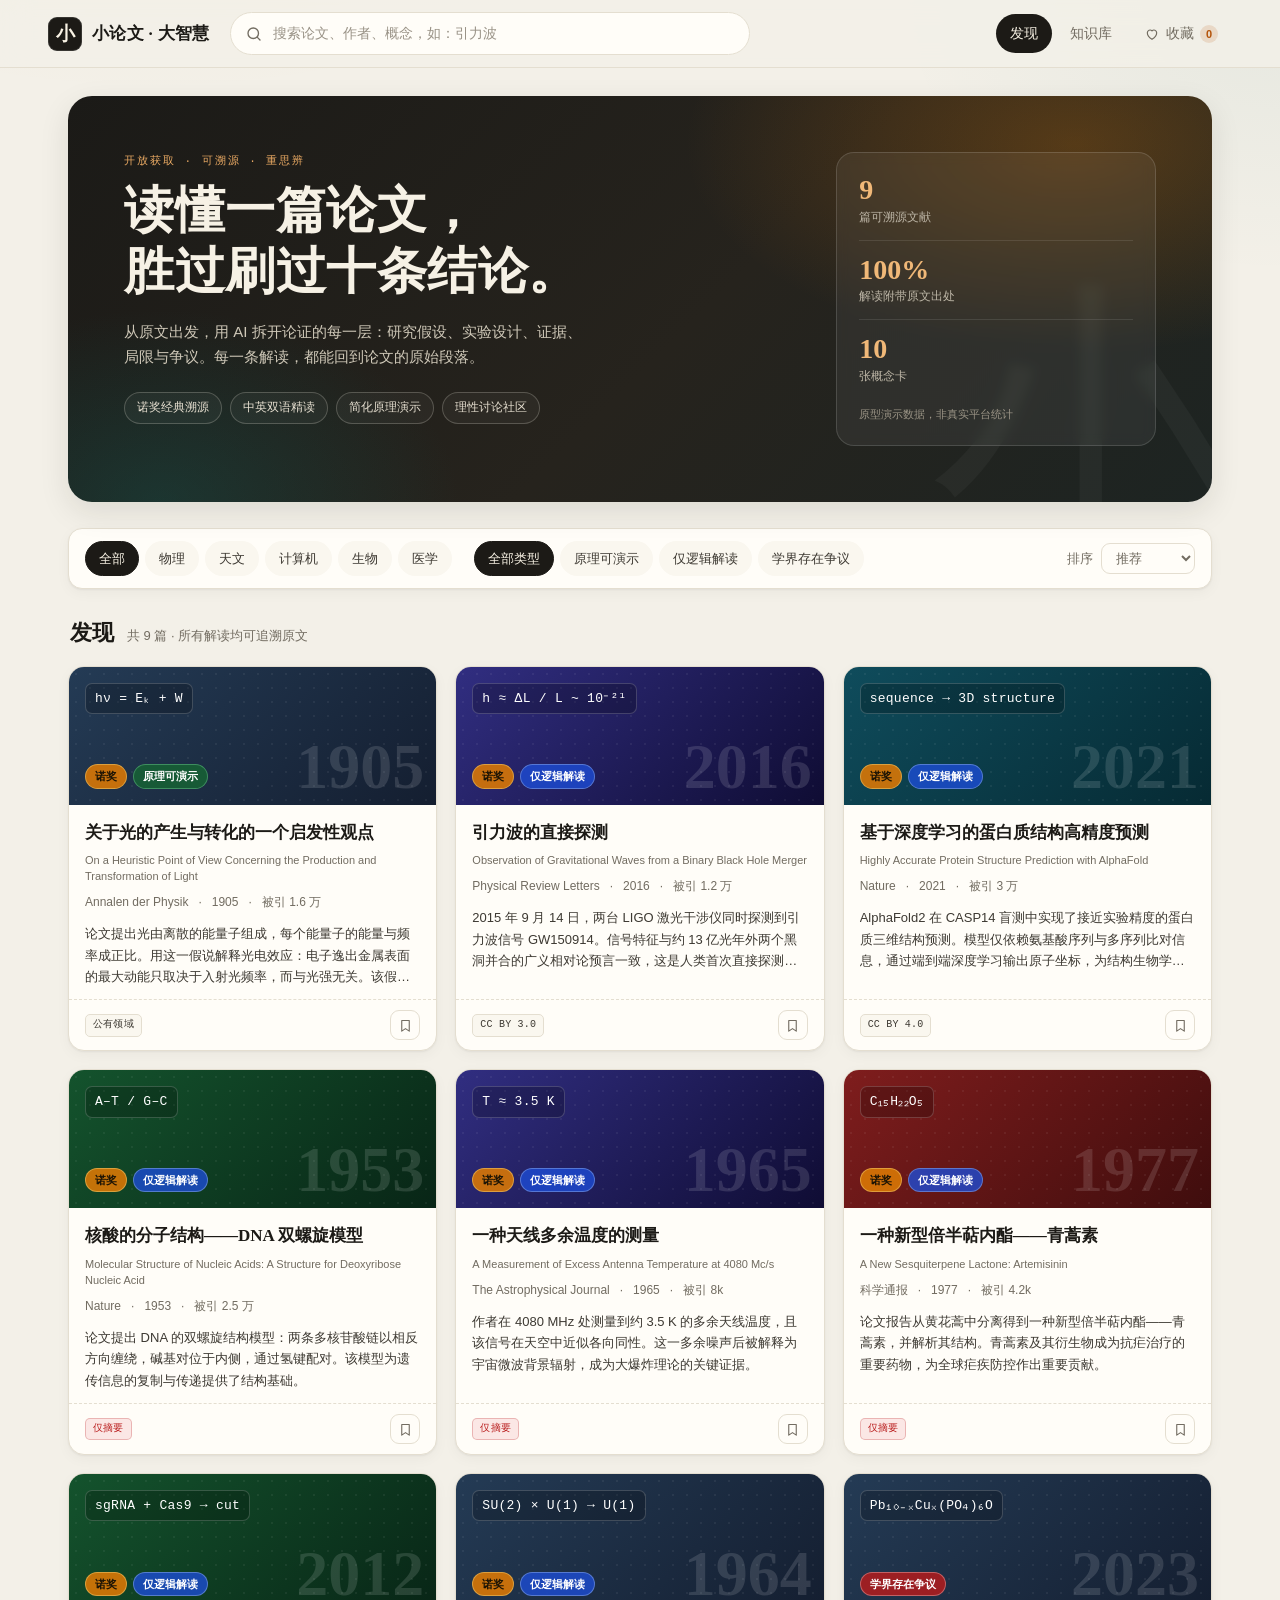
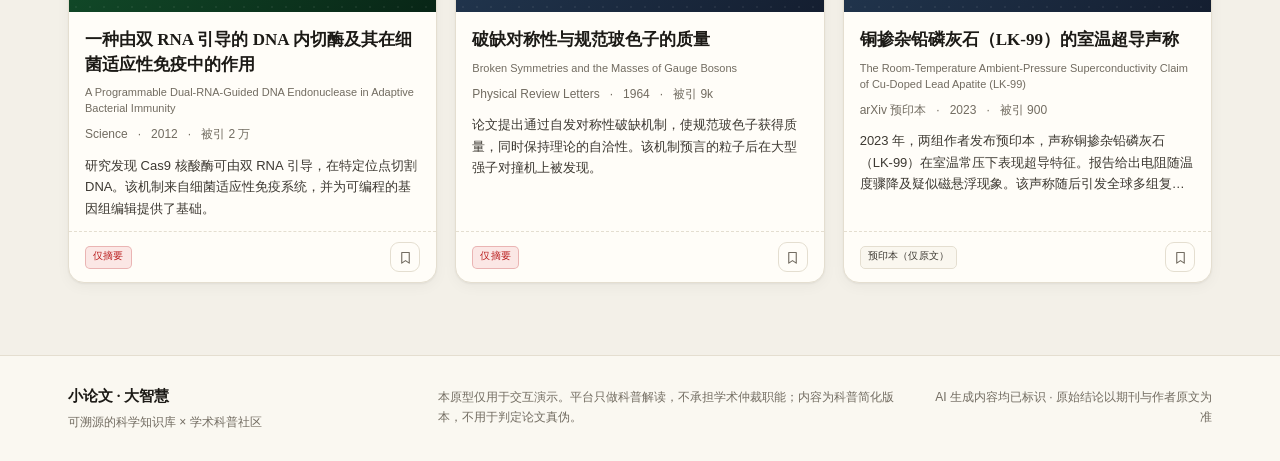
==== prototype/index.html @ 90854a6d "补全产品方案并新增可运行原型 补完设计方案（竞品、技术路径、实施计划、局限），重写 README 明确知识库与信息流定位，新增产品/技术/路线图文档，以及零依赖静态原型（信息流、论文详情、知识库、讨论" ====
<!DOCTYPE html>
<html lang="zh-CN">
<head>
  <meta charset="UTF-8">
  <meta name="viewport" content="width=device-width, initial-scale=1.0">
  <title>小论文 · 大智慧 — 可溯源的科学知识库</title>
  <meta name="description" content="以开放获取论文为锚点的科学知识库与科普社区原型">
  <link rel="stylesheet" href="css/style.css">
</head>
<body>
  <a class="skip-link" href="#main">跳到主要内容</a>

  <header class="topbar">
    <a class="brand" href="#/discover" aria-label="返回发现页">
      <span class="brand-mark" aria-hidden="true">小</span>
      <span class="brand-text">小论文 · 大智慧</span>
    </a>

    <label class="search" for="searchInput">
      <svg viewBox="0 0 24 24" aria-hidden="true"><circle cx="11" cy="11" r="7"/><path d="m20 20-3.5-3.5"/></svg>
      <input id="searchInput" type="search" placeholder="搜索论文、作者、概念，如：引力波" autocomplete="off">
    </label>

    <nav class="nav" aria-label="主导航">
      <button class="nav-btn is-active" data-view="discover">发现</button>
      <button class="nav-btn" data-view="knowledge">知识库</button>
      <button class="nav-btn fav-btn" id="favBtn" aria-pressed="false">
        <svg viewBox="0 0 24 24" aria-hidden="true"><path d="M12 20s-7-4.5-7-10a4 4 0 0 1 7-2.6A4 4 0 0 1 19 10c0 5.5-7 10-7 10Z"/></svg>
        收藏<span class="fav-count" id="favCount">0</span>
      </button>
    </nav>
  </header>

  <main id="main">
    <!-- 发现页 -->
    <section id="discoverView">
      <div class="hero">
        <div class="hero-copy">
          <p class="eyebrow">开放获取 · 可溯源 · 重思辨</p>
          <h1>读懂一篇论文，<br>胜过刷过十条结论。</h1>
          <p class="hero-sub">从原文出发，用 AI 拆开论证的每一层：研究假设、实验设计、证据、局限与争议。每一条解读，都能回到论文的原始段落。</p>
          <div class="hero-chips">
            <span>诺奖经典溯源</span><span>中英双语精读</span><span>简化原理演示</span><span>理性讨论社区</span>
          </div>
        </div>
        <aside class="hero-card" aria-label="数据概览">
          <div class="hero-stat"><strong id="statPapers">—</strong><span>篇可溯源文献</span></div>
          <div class="hero-stat"><strong>100%</strong><span>解读附带原文出处</span></div>
          <div class="hero-stat"><strong id="statConcepts">—</strong><span>张概念卡</span></div>
          <p class="hero-note">原型演示数据，非真实平台统计</p>
        </aside>
      </div>

      <div class="filter-bar" role="toolbar" aria-label="内容筛选">
        <div class="filter-group" id="fieldFilters" aria-label="按学科筛选"></div>
        <div class="filter-group" id="tagFilters" aria-label="按内容类型筛选"></div>
        <label class="sort">
          <span>排序</span>
          <select id="sortSelect">
            <option value="featured">推荐</option>
            <option value="year">最新年份</option>
            <option value="citations">引用最多</option>
          </select>
        </label>
      </div>

      <div class="result-head">
        <h2 id="feedTitle">发现</h2>
        <p id="resultCount"></p>
      </div>
      <div id="feed" class="feed" aria-live="polite"></div>
    </section>

    <!-- 知识库页 -->
    <section id="knowledgeView" hidden>
      <div class="section-head">
        <p class="eyebrow">KNOWLEDGE BASE</p>
        <h1>知识库</h1>
        <p class="section-sub">论文不是孤立的文章。概念、证据与争议在这里互相链接——你可以从一张概念卡出发，追溯支撑它的原始研究。</p>
      </div>

      <h2 class="sub-head">概念卡 <span id="conceptCount"></span></h2>
      <div id="conceptGrid" class="concept-grid"></div>

      <h2 class="sub-head">专题合集</h2>
      <div id="topicGrid" class="topic-grid"></div>
    </section>
  </main>

  <footer class="footer">
    <div class="footer-inner">
      <div>
        <strong>小论文 · 大智慧</strong>
        <p>可溯源的科学知识库 × 学术科普社区</p>
      </div>
      <p class="footer-note">本原型仅用于交互演示。平台只做科普解读，不承担学术仲裁职能；内容为科普简化版本，不用于判定论文真伪。</p>
      <p class="footer-ai">AI 生成内容均已标识 · 原始结论以期刊与作者原文为准</p>
    </div>
  </footer>

  <div class="overlay" id="detailOverlay" hidden>
    <article class="detail-panel" id="detailPanel" role="dialog" aria-modal="true" aria-label="论文详情"></article>
  </div>

  <div class="toast" id="toast" role="status" aria-live="polite"></div>

  <script src="js/data.js"></script>
  <script src="js/app.js"></script>
</body>
</html>
---- prototype/css/style.css ----
/* 小论文 · 大智慧 — 原型样式 */
:root {
  --bg: #f3f0e8;
  --surface: #fffdf8;
  --surface-2: #faf7ef;
  --ink: #1c1a16;
  --ink-2: #3d3932;
  --muted: #726c61;
  --line: #e4ded0;
  --line-strong: #d4ccba;
  --accent: #b45309;
  --accent-2: #d97706;
  --accent-soft: #fbe9d2;
  --green: #166534;
  --green-soft: #e6f1e7;
  --blue: #1d4ed8;
  --blue-soft: #e7ecfb;
  --red: #b91c1c;
  --red-soft: #fbe7e5;
  --teal: #115e59;
  --radius: 16px;
  --shadow-sm: 0 1px 2px rgba(28, 26, 22, .05), 0 4px 14px rgba(28, 26, 22, .04);
  --shadow-md: 0 10px 30px rgba(28, 26, 22, .10);
  --serif: "Songti SC", "Noto Serif SC", "Source Han Serif SC", "STSong", Georgia, serif;
  --sans: -apple-system, BlinkMacSystemFont, "PingFang SC", "Hiragino Sans GB", "Microsoft YaHei", "Segoe UI", sans-serif;
  --mono: "SF Mono", ui-monospace, "Cascadia Code", Menlo, monospace;
}

* { box-sizing: border-box; }

html { scroll-behavior: smooth; }

body {
  margin: 0;
  color: var(--ink);
  background:
    radial-gradient(900px 500px at 12% -10%, rgba(217, 119, 6, .07), transparent 60%),
    radial-gradient(700px 500px at 100% 0%, rgba(17, 94, 89, .06), transparent 55%),
    var(--bg);
  font-family: var(--sans);
  line-height: 1.65;
  -webkit-font-smoothing: antialiased;
}

button, input, select { font: inherit; color: inherit; }
a { color: inherit; }
svg { width: 1em; height: 1em; fill: none; stroke: currentColor; stroke-width: 1.8; stroke-linecap: round; stroke-linejoin: round; }

.skip-link {
  position: absolute; left: -999px; top: 8px; z-index: 100;
  background: var(--ink); color: #fff; padding: 8px 14px; border-radius: 8px;
}
.skip-link:focus { left: 8px; }

:focus-visible { outline: 3px solid rgba(180, 83, 9, .45); outline-offset: 2px; }

/* ---------- 顶栏 ---------- */
.topbar {
  position: sticky; top: 0; z-index: 40;
  display: flex; align-items: center; gap: 20px;
  padding: 12px clamp(16px, 4vw, 48px);
  background: rgba(243, 240, 232, .86);
  border-bottom: 1px solid var(--line);
  backdrop-filter: blur(14px);
  -webkit-backdrop-filter: blur(14px);
}

.brand { display: flex; align-items: center; gap: 10px; text-decoration: none; flex: 0 0 auto; }
.brand-mark {
  display: grid; place-items: center;
  width: 34px; height: 34px; border-radius: 9px;
  background: var(--ink); color: #f8f2e4;
  font-family: var(--serif); font-size: 19px; font-weight: 700;
  box-shadow: inset 0 0 0 1px rgba(255, 255, 255, .12);
}
.brand-text { font-family: var(--serif); font-weight: 700; font-size: 17px; letter-spacing: .02em; }

.search {
  display: flex; align-items: center; gap: 8px;
  flex: 1 1 320px; max-width: 520px;
  padding: 8px 14px;
  background: var(--surface);
  border: 1px solid var(--line);
  border-radius: 999px;
  color: var(--muted);
  transition: border-color .2s, box-shadow .2s;
}
.search:focus-within { border-color: var(--line-strong); box-shadow: 0 0 0 4px rgba(180, 83, 9, .08); }
.search svg { flex: 0 0 auto; width: 18px; height: 18px; }
.search input { width: 100%; border: 0; background: transparent; outline: none; font-size: 14px; color: var(--ink); }
.search input::placeholder { color: #9a9387; }

.nav { display: flex; gap: 4px; margin-left: auto; flex: 0 0 auto; }
.nav-btn {
  display: inline-flex; align-items: center; gap: 6px;
  padding: 8px 14px; border: 0; border-radius: 999px;
  background: transparent; color: var(--muted);
  font-size: 14px; cursor: pointer;
  transition: background .18s, color .18s;
}
.nav-btn:hover { background: rgba(28, 26, 22, .06); color: var(--ink); }
.nav-btn.is-active { background: var(--ink); color: #f8f2e4; }
.nav-btn svg { width: 16px; height: 16px; }
.fav-count {
  display: inline-grid; place-items: center;
  min-width: 18px; height: 18px; padding: 0 5px;
  border-radius: 999px; background: rgba(180, 83, 9, .15); color: var(--accent);
  font-size: 11px; font-weight: 700;
}
.nav-btn.is-active .fav-count { background: rgba(255, 255, 255, .18); color: #f8f2e4; }

/* ---------- 主区域 ---------- */
main { max-width: 1240px; margin: 0 auto; padding: 28px clamp(16px, 4vw, 48px) 72px; }

.eyebrow {
  margin: 0 0 10px; font-family: var(--mono); font-size: 11px;
  letter-spacing: .18em; text-transform: uppercase; color: var(--accent-2);
}

/* Hero */
.hero {
  display: grid; grid-template-columns: minmax(0, 1.55fr) minmax(260px, .75fr);
  gap: clamp(24px, 4vw, 56px);
  padding: clamp(28px, 4.5vw, 56px);
  border-radius: 24px;
  color: #f6f1e5;
  background:
    radial-gradient(600px 320px at 88% 12%, rgba(217, 119, 6, .28), transparent 65%),
    radial-gradient(500px 320px at 8% 100%, rgba(17, 94, 89, .35), transparent 60%),
    linear-gradient(135deg, #1b1a17 0%, #26231d 55%, #1d2422 100%);
  box-shadow: var(--shadow-md);
  overflow: hidden;
  position: relative;
}
.hero::after {
  content: "小";
  position: absolute; right: -20px; bottom: -78px;
  font-family: var(--serif); font-size: 300px; line-height: 1;
  color: rgba(255, 255, 255, .035); pointer-events: none;
}
.hero-copy { position: relative; z-index: 1; }
.hero .eyebrow { color: #e9a963; }
.hero h1 {
  margin: 0 0 18px;
  font-family: var(--serif); font-weight: 700;
  font-size: clamp(30px, 4.2vw, 50px); line-height: 1.22; letter-spacing: .01em;
}
.hero-sub { margin: 0 0 22px; max-width: 56ch; color: #cfc8b8; font-size: 15px; }
.hero-chips { display: flex; flex-wrap: wrap; gap: 8px; }
.hero-chips span {
  padding: 5px 12px; border: 1px solid rgba(246, 241, 229, .22); border-radius: 999px;
  font-size: 12px; color: #e6dfd0; background: rgba(255, 255, 255, .04);
}
.hero-card {
  position: relative; z-index: 1;
  display: grid; gap: 14px; align-content: center;
  padding: 22px; border-radius: 18px;
  background: rgba(255, 255, 255, .06);
  border: 1px solid rgba(255, 255, 255, .14);
  backdrop-filter: blur(6px);
}
.hero-stat { display: flex; flex-direction: column; gap: 2px; padding-bottom: 12px; border-bottom: 1px solid rgba(255, 255, 255, .10); }
.hero-stat:last-of-type { border-bottom: 0; padding-bottom: 0; }
.hero-stat strong { font-family: var(--serif); font-size: 28px; line-height: 1.1; color: #f0b878; }
.hero-stat span { font-size: 12px; color: #bdb6a7; }
.hero-note { margin: 4px 0 0; font-size: 11px; color: #9b9486; }

/* 筛选栏 */
.filter-bar {
  display: flex; align-items: center; flex-wrap: wrap; gap: 10px 22px;
  margin: 26px 0 8px; padding: 12px 16px;
  background: var(--surface); border: 1px solid var(--line); border-radius: 14px;
  box-shadow: var(--shadow-sm);
}
.filter-group { display: flex; flex-wrap: wrap; gap: 6px; }
.chip {
  padding: 6px 13px; border: 1px solid transparent; border-radius: 999px;
  background: var(--surface-2); color: var(--ink-2);
  font-size: 13px; cursor: pointer;
  transition: background .18s, border-color .18s, color .18s;
}
.chip:hover { background: #f1ecdf; }
.chip.is-active { background: var(--ink); color: #f8f2e4; border-color: var(--ink); }
.sort { display: flex; align-items: center; gap: 8px; margin-left: auto; font-size: 13px; color: var(--muted); }
.sort select {
  padding: 6px 10px; border: 1px solid var(--line); border-radius: 9px;
  background: var(--surface); font-size: 13px; cursor: pointer;
}

.result-head { display: flex; align-items: baseline; gap: 12px; margin: 26px 2px 14px; }
.result-head h2, .sub-head { margin: 0; font-family: var(--serif); font-size: 22px; letter-spacing: .02em; }
.result-head p { margin: 0; color: var(--muted); font-size: 13px; }
.sub-head { margin: 44px 0 16px; display: flex; align-items: baseline; gap: 10px; }
.sub-head span { font-family: var(--mono); font-size: 12px; color: var(--muted); }

/* ---------- 卡片流 ---------- */
.feed { display: grid; grid-template-columns: repeat(3, minmax(0, 1fr)); gap: 18px; }

.card {
  display: flex; flex-direction: column;
  background: var(--surface); border: 1px solid var(--line); border-radius: var(--radius);
  overflow: hidden; text-align: left; padding: 0; cursor: pointer;
  box-shadow: var(--shadow-sm);
  transition: transform .2s ease, box-shadow .2s ease, border-color .2s ease;
}
.card:hover { transform: translateY(-3px); box-shadow: var(--shadow-md); border-color: var(--line-strong); }
.card-cover {
  position: relative; min-height: 138px; padding: 16px;
  display: flex; flex-direction: column; justify-content: space-between;
  color: #fff;
  overflow: hidden;
}
.card-cover::after {
  content: ""; position: absolute; inset: 0;
  background-image: radial-gradient(rgba(255, 255, 255, .16) 1px, transparent 1px);
  background-size: 14px 14px; opacity: .35; pointer-events: none;
}
.cover-formula {
  position: relative; z-index: 1; align-self: flex-start;
  font-family: var(--mono); font-size: 13px; letter-spacing: .02em;
  padding: 4px 9px; border-radius: 7px;
  background: rgba(0, 0, 0, .22); border: 1px solid rgba(255, 255, 255, .18);
}
.cover-badges { position: relative; z-index: 1; display: flex; flex-wrap: wrap; gap: 6px; align-items: center; }
.cover-year {
  position: absolute; right: 12px; bottom: 6px; z-index: 0;
  font-family: var(--serif); font-size: 64px; font-weight: 700; line-height: 1;
  color: rgba(255, 255, 255, .13);
}
.field-物理 { background: linear-gradient(135deg, #243b55, #141e30); }
.field-化学 { background: linear-gradient(135deg, #5b3a29, #2b1d16); }
.field-医学 { background: linear-gradient(135deg, #7f1d1d, #3f0d0d); }
.field-生物 { background: linear-gradient(135deg, #14532d, #082516); }
.field-天文 { background: linear-gradient(135deg, #312e81, #0f0c33); }
.field-计算机 { background: linear-gradient(135deg, #0f4c5c, #062a33); }
.field-数学 { background: linear-gradient(135deg, #4c1d95, #220a45); }

.badge {
  display: inline-flex; align-items: center; gap: 4px;
  padding: 3px 9px; border-radius: 999px;
  font-size: 11px; font-weight: 600; line-height: 1.5;
  background: rgba(255, 255, 255, .16); color: #fff;
  border: 1px solid rgba(255, 255, 255, .22);
  backdrop-filter: blur(4px);
}
.badge-demo { background: rgba(22, 101, 52, .82); border-color: rgba(134, 239, 172, .35); }
.badge-logic { background: rgba(29, 78, 216, .78); border-color: rgba(191, 219, 254, .35); }
.badge-controversy { background: rgba(185, 28, 28, .82); border-color: rgba(254, 202, 202, .38); }
.badge-nobel { background: rgba(217, 119, 6, .9); border-color: rgba(253, 230, 138, .4); color: #1c1405; }

.card-body { display: flex; flex-direction: column; gap: 8px; padding: 16px 16px 12px; flex: 1; }
.card-title { margin: 0; font-family: var(--serif); font-size: 17px; line-height: 1.45; font-weight: 700; }
.card-title-en { margin: 0; font-size: 11px; color: var(--muted); line-height: 1.45; display: -webkit-box; -webkit-line-clamp: 2; -webkit-box-orient: vertical; overflow: hidden; }
.card-meta { display: flex; flex-wrap: wrap; gap: 4px 10px; font-size: 12px; color: var(--muted); }
.card-abstract {
  margin: 2px 0 0; font-size: 13px; color: var(--ink-2);
  display: -webkit-box; -webkit-line-clamp: 3; -webkit-box-orient: vertical; overflow: hidden;
}
.card-footer {
  display: flex; align-items: center; gap: 8px;
  margin-top: auto; padding: 10px 16px; border-top: 1px dashed var(--line);
  font-size: 11px; color: var(--muted);
}
.license {
  font-family: var(--mono); font-size: 10px; letter-spacing: .02em;
  padding: 2px 7px; border-radius: 5px;
  background: var(--surface-2); border: 1px solid var(--line); color: var(--ink-2);
  white-space: nowrap;
}
.license.is-restricted { color: var(--red); border-color: rgba(185, 28, 28, .25); background: var(--red-soft); }
.card-footer .spacer { margin-left: auto; }
.icon-btn {
  display: inline-grid; place-items: center;
  width: 30px; height: 30px; border: 1px solid var(--line); border-radius: 9px;
  background: var(--surface); color: var(--muted); cursor: pointer;
  transition: color .18s, border-color .18s, background .18s;
}
.icon-btn:hover { color: var(--accent); border-color: rgba(180, 83, 9, .35); }
.icon-btn.is-saved { color: var(--accent); background: var(--accent-soft); border-color: rgba(180, 83, 9, .35); }
.icon-btn svg { width: 15px; height: 15px; }
.icon-btn.is-saved svg { fill: currentColor; }

.empty {
  grid-column: 1 / -1; padding: 56px 24px; text-align: center;
  border: 1px dashed var(--line-strong); border-radius: var(--radius);
  color: var(--muted); background: rgba(255, 253, 248, .6);
}
.empty strong { display: block; margin-bottom: 6px; font-family: var(--serif); font-size: 20px; color: var(--ink); }

/* ---------- 知识库 ---------- */
.section-head { padding: 22px 0 4px; }
.section-head h1 { margin: 0 0 10px; font-family: var(--serif); font-size: clamp(30px, 3.6vw, 42px); }
.section-sub { max-width: 68ch; margin: 0; color: var(--muted); }

.concept-grid { display: grid; grid-template-columns: repeat(2, minmax(0, 1fr)); gap: 16px; }
.concept-card {
  padding: 20px; background: var(--surface); border: 1px solid var(--line);
  border-radius: var(--radius); box-shadow: var(--shadow-sm);
}
.concept-head { display: flex; align-items: baseline; gap: 8px; margin-bottom: 8px; }
.concept-num { font-family: var(--mono); font-size: 10px; color: var(--accent); letter-spacing: .1em; }
.concept-name { margin: 0; font-family: var(--serif); font-size: 19px; }
.concept-en { font-size: 11px; color: var(--muted); font-family: var(--mono); }
.concept-def { margin: 0 0 12px; font-size: 13.5px; color: var(--ink-2); }
.concept-links { display: flex; flex-wrap: wrap; gap: 6px; }
.paper-chip {
  display: inline-flex; align-items: center; gap: 5px;
  max-width: 100%; padding: 4px 10px; border-radius: 999px;
  border: 1px solid var(--line); background: var(--surface-2);
  font-size: 11.5px; color: var(--ink-2); cursor: pointer;
  overflow: hidden; text-overflow: ellipsis; white-space: nowrap;
  transition: border-color .18s, color .18s;
}
.paper-chip:hover { border-color: rgba(180, 83, 9, .4); color: var(--accent); }

.topic-grid { display: grid; grid-template-columns: repeat(3, minmax(0, 1fr)); gap: 16px; }
.topic-card {
  position: relative; overflow: hidden; text-align: left; cursor: pointer;
  padding: 22px; min-height: 148px; border-radius: var(--radius); border: 0;
  color: #fff; display: flex; flex-direction: column; justify-content: flex-end;
  box-shadow: var(--shadow-sm); transition: transform .2s, box-shadow .2s;
}
.topic-card:hover { transform: translateY(-3px); box-shadow: var(--shadow-md); }
.topic-card::before {
  content: ""; position: absolute; inset: 0;
  background-image: radial-gradient(rgba(255, 255, 255, .18) 1px, transparent 1px);
  background-size: 16px 16px; opacity: .28;
}
.topic-count { position: absolute; top: 18px; right: 20px; font-family: var(--mono); font-size: 11px; opacity: .8; }
.topic-name { position: relative; margin: 0 0 4px; font-family: var(--serif); font-size: 21px; }
.topic-desc { position: relative; margin: 0; font-size: 12.5px; opacity: .82; line-height: 1.55; }
.tone-amber { background: linear-gradient(135deg, #92400e, #4a2105); }
.tone-ink { background: linear-gradient(135deg, #334155, #111827); }
.tone-green { background: linear-gradient(135deg, #166534, #052e16); }
.tone-blue { background: linear-gradient(135deg, #1e3a8a, #0b1736); }
.tone-red { background: linear-gradient(135deg, #991b1b, #3f0b0b); }

/* ---------- 详情 ---------- */
.overlay {
  position: fixed; inset: 0; z-index: 60;
  display: grid; place-items: center;
  padding: clamp(10px, 3vw, 34px);
  background: rgba(20, 18, 14, .55);
  backdrop-filter: blur(6px);
  -webkit-backdrop-filter: blur(6px);
  animation: fade .18s ease;
}
.overlay[hidden] { display: none; }
@keyframes fade { from { opacity: 0; } to { opacity: 1; } }

.detail-panel {
  position: relative;
  width: min(920px, 100%); max-height: min(92vh, 1000px); overflow-y: auto;
  background: var(--surface); border-radius: 22px;
  box-shadow: 0 30px 90px rgba(0, 0, 0, .35);
  animation: rise .22s ease;
}
@keyframes rise { from { opacity: 0; transform: translateY(14px) scale(.99); } to { opacity: 1; transform: none; } }

.detail-hero {
  position: relative; padding: 28px clamp(20px, 4vw, 40px) 24px;
  color: #f6f1e5; overflow: hidden;
}
.detail-hero::after {
  content: ""; position: absolute; inset: 0;
  background-image: radial-gradient(rgba(255, 255, 255, .14) 1px, transparent 1px);
  background-size: 16px 16px; opacity: .22; pointer-events: none;
}
.detail-hero > * { position: relative; z-index: 1; }
.detail-kicker { display: flex; flex-wrap: wrap; gap: 6px; margin-bottom: 14px; align-items: center; }
.detail-title { margin: 0 0 6px; font-family: var(--serif); font-size: clamp(22px, 3vw, 30px); line-height: 1.35; }
.detail-title-en { margin: 0 0 14px; font-size: 12.5px; color: #c9c2b3; line-height: 1.5; }
.detail-meta { display: flex; flex-wrap: wrap; gap: 4px 14px; font-size: 12.5px; color: #cfc8b8; }
.detail-meta .sep { opacity: .5; }

.detail-body { padding: 26px clamp(20px, 4vw, 40px) 8px; }
.detail-section { margin-bottom: 30px; }
.detail-section h3 {
  display: flex; align-items: center; gap: 10px;
  margin: 0 0 14px; font-family: var(--serif); font-size: 18px;
}
.detail-section h3::before { content: ""; width: 16px; height: 2px; background: var(--accent); border-radius: 2px; }
.detail-section h3 .hint { font-family: var(--sans); font-size: 11px; font-weight: 400; color: var(--muted); }

.lang-toggle { display: inline-flex; padding: 3px; border-radius: 999px; background: var(--surface-2); border: 1px solid var(--line); }
.lang-toggle button {
  padding: 4px 12px; border: 0; border-radius: 999px; background: transparent;
  font-size: 12px; color: var(--muted); cursor: pointer;
}
.lang-toggle button.is-active { background: var(--ink); color: #f8f2e4; }
.abstract-text { margin: 12px 0 0; font-size: 14px; color: var(--ink-2); }
.abstract-text.is-en { font-family: var(--serif); font-size: 14px; }

.notice {
  display: flex; gap: 12px; padding: 16px 18px;
  border-radius: 12px; border: 1px solid rgba(185, 28, 28, .2);
  background: var(--red-soft); color: #7f1d1d; font-size: 13px;
}
.notice strong { display: block; margin-bottom: 3px; }
.notice svg { flex: 0 0 auto; width: 18px; height: 18px; margin-top: 2px; }

.interp-list { display: grid; gap: 12px; counter-reset: interp; }
.interp-item {
  position: relative; padding: 16px 18px 14px 20px;
  background: var(--surface-2); border: 1px solid var(--line); border-radius: 12px;
}
.interp-item::before {
  counter-increment: interp; content: counter(interp, decimal-leading-zero);
  position: absolute; top: 15px; left: -1px;
  font-family: var(--mono); font-size: 9px; color: var(--accent);
  background: var(--surface); padding: 2px 5px; border: 1px solid var(--line); border-radius: 4px;
}
.interp-label { margin: 0 0 6px; font-size: 12px; font-weight: 700; letter-spacing: .04em; color: var(--accent); }
.interp-text { margin: 0 0 8px; font-size: 13.5px; color: var(--ink-2); }
.ref {
  display: inline-flex; align-items: center; gap: 5px;
  padding: 2px 8px; border-radius: 5px;
  background: #fff; border: 1px solid var(--line);
  font-family: var(--mono); font-size: 10px; color: var(--muted);
  cursor: help;
}
.ref::before { content: "↗"; font-size: 10px; color: var(--accent); }

.ai-label {
  display: inline-flex; align-items: center; gap: 5px;
  margin-left: 6px; padding: 2px 8px; border-radius: 999px;
  background: var(--blue-soft); color: var(--blue);
  font-family: var(--sans); font-size: 10px; font-weight: 600; letter-spacing: 0;
}
.ai-label svg { width: 12px; height: 12px; }

.demo-box, .thinking-box {
  padding: 18px 20px; border-radius: 12px;
  border: 1px solid var(--line); background: var(--surface-2);
}
.demo-box h4, .thinking-box h4 { margin: 0 0 8px; font-family: var(--serif); font-size: 15.5px; }
.demo-box p { margin: 0; font-size: 13px; color: var(--ink-2); }
.demo-flag {
  display: inline-flex; align-items: center; gap: 6px;
  margin-bottom: 10px; padding: 3px 9px; border-radius: 999px;
  font-size: 11px; font-weight: 600;
}
.demo-flag.yes { background: var(--green-soft); color: var(--green); }
.demo-flag.no { background: #eef0f4; color: #475569; }
.thinking-box ol { margin: 0; padding-left: 20px; font-size: 13.5px; color: var(--ink-2); }
.thinking-box li + li { margin-top: 6px; }

.detail-actions {
  display: flex; flex-wrap: wrap; gap: 10px; align-items: center;
  padding: 18px clamp(20px, 4vw, 40px) 26px;
  border-top: 1px solid var(--line);
}
.btn {
  display: inline-flex; align-items: center; gap: 7px;
  padding: 9px 16px; border-radius: 10px; border: 1px solid var(--line-strong);
  background: var(--surface); font-size: 13px; cursor: pointer;
  text-decoration: none; color: var(--ink-2);
  transition: background .18s, border-color .18s, color .18s;
}
.btn:hover { border-color: var(--ink); color: var(--ink); }
.btn-primary { background: var(--ink); color: #f8f2e4; border-color: var(--ink); }
.btn-primary:hover { background: #2b2822; color: #fff; }
.btn.is-saved { background: var(--accent-soft); color: var(--accent); border-color: rgba(180, 83, 9, .35); }
.btn svg { width: 15px; height: 15px; }
.btn.is-saved svg { fill: currentColor; }
.detail-actions .spacer { margin-left: auto; }

.detail-close {
  position: absolute; top: 16px; right: 16px; z-index: 3;
  display: grid; place-items: center; width: 34px; height: 34px;
  border-radius: 999px; border: 1px solid rgba(255, 255, 255, .28);
  background: rgba(0, 0, 0, .2); color: #f6f1e5; cursor: pointer;
  backdrop-filter: blur(4px);
}
.detail-close:hover { background: rgba(0, 0, 0, .36); }

/* 讨论 */
.comment-list { display: grid; gap: 10px; margin-bottom: 14px; }
.comment {
  padding: 14px 16px; border-radius: 12px;
  background: var(--surface-2); border: 1px solid var(--line);
}
.comment-head { display: flex; align-items: center; gap: 8px; margin-bottom: 5px; font-size: 12px; }
.avatar {
  display: grid; place-items: center; width: 24px; height: 24px; border-radius: 50%;
  background: #e9e2d2; color: var(--ink-2); font-family: var(--serif); font-size: 12px;
}
.comment-author { font-weight: 700; color: var(--ink-2); }
.comment-time { color: var(--muted); font-size: 11px; }
.comment-body { margin: 0; font-size: 13.5px; color: var(--ink-2); }

.comment-form { display: grid; gap: 8px; }
.comment-form textarea {
  width: 100%; min-height: 76px; resize: vertical;
  padding: 12px 14px; border: 1px solid var(--line); border-radius: 10px;
  background: #fff; font-size: 13.5px; line-height: 1.6;
}
.comment-form textarea:focus { outline: none; border-color: var(--line-strong); box-shadow: 0 0 0 4px rgba(180, 83, 9, .07); }
.form-foot { display: flex; align-items: center; gap: 10px; }
.form-note { font-size: 11px; color: var(--muted); }
.form-foot .btn { margin-left: auto; }

.no-comments { padding: 18px; text-align: center; font-size: 13px; color: var(--muted); border: 1px dashed var(--line); border-radius: 10px; }

/* ---------- 页脚 ---------- */
.footer { border-top: 1px solid var(--line); background: rgba(255, 253, 248, .6); }
.footer-inner {
  max-width: 1240px; margin: 0 auto; padding: 28px clamp(16px, 4vw, 48px);
  display: grid; grid-template-columns: 1.2fr 1.6fr 1fr; gap: 24px; align-items: start;
  font-size: 12px; color: var(--muted);
}
.footer-inner strong { font-family: var(--serif); font-size: 15px; color: var(--ink); }
.footer-inner p { margin: 4px 0 0; }
.footer-note { line-height: 1.65; }
.footer-ai { text-align: right; }

/* ---------- Toast ---------- */
.toast {
  position: fixed; left: 50%; bottom: 28px; z-index: 80;
  transform: translate(-50%, 16px);
  padding: 10px 18px; border-radius: 999px;
  background: var(--ink); color: #f8f2e4; font-size: 13px;
  box-shadow: var(--shadow-md); opacity: 0; pointer-events: none;
  transition: opacity .2s, transform .2s;
}
.toast.is-visible { opacity: 1; transform: translate(-50%, 0); }

/* ---------- 响应式 ---------- */
@media (max-width: 1024px) {
  .feed { grid-template-columns: repeat(2, minmax(0, 1fr)); }
  .topic-grid { grid-template-columns: repeat(2, minmax(0, 1fr)); }
}

@media (max-width: 820px) {
  .topbar { flex-wrap: wrap; gap: 10px; }
  .search { order: 3; flex-basis: 100%; max-width: none; }
  .hero { grid-template-columns: 1fr; }
  .hero-card { grid-template-columns: repeat(3, 1fr); gap: 10px; }
  .hero-stat { border-bottom: 0; padding-bottom: 0; }
  .hero-note { grid-column: 1 / -1; }
  .footer-inner { grid-template-columns: 1fr; }
  .footer-ai { text-align: left; }
  .concept-grid { grid-template-columns: 1fr; }
}

@media (max-width: 620px) {
  .brand-text { display: none; }
  .nav { gap: 2px; }
  .nav-btn { padding: 7px 11px; font-size: 13px; }
  .feed { grid-template-columns: 1fr; }
  .topic-grid { grid-template-columns: 1fr; }
  .hero-card { grid-template-columns: 1fr; }
  .filter-bar { gap: 10px; }
  .sort { margin-left: 0; }
  .detail-panel { max-height: 96vh; border-radius: 16px; }
  .detail-actions .spacer { display: none; }
}

@media (prefers-reduced-motion: reduce) {
  *, *::before, *::after { animation: none !important; transition: none !important; scroll-behavior: auto !important; }
}
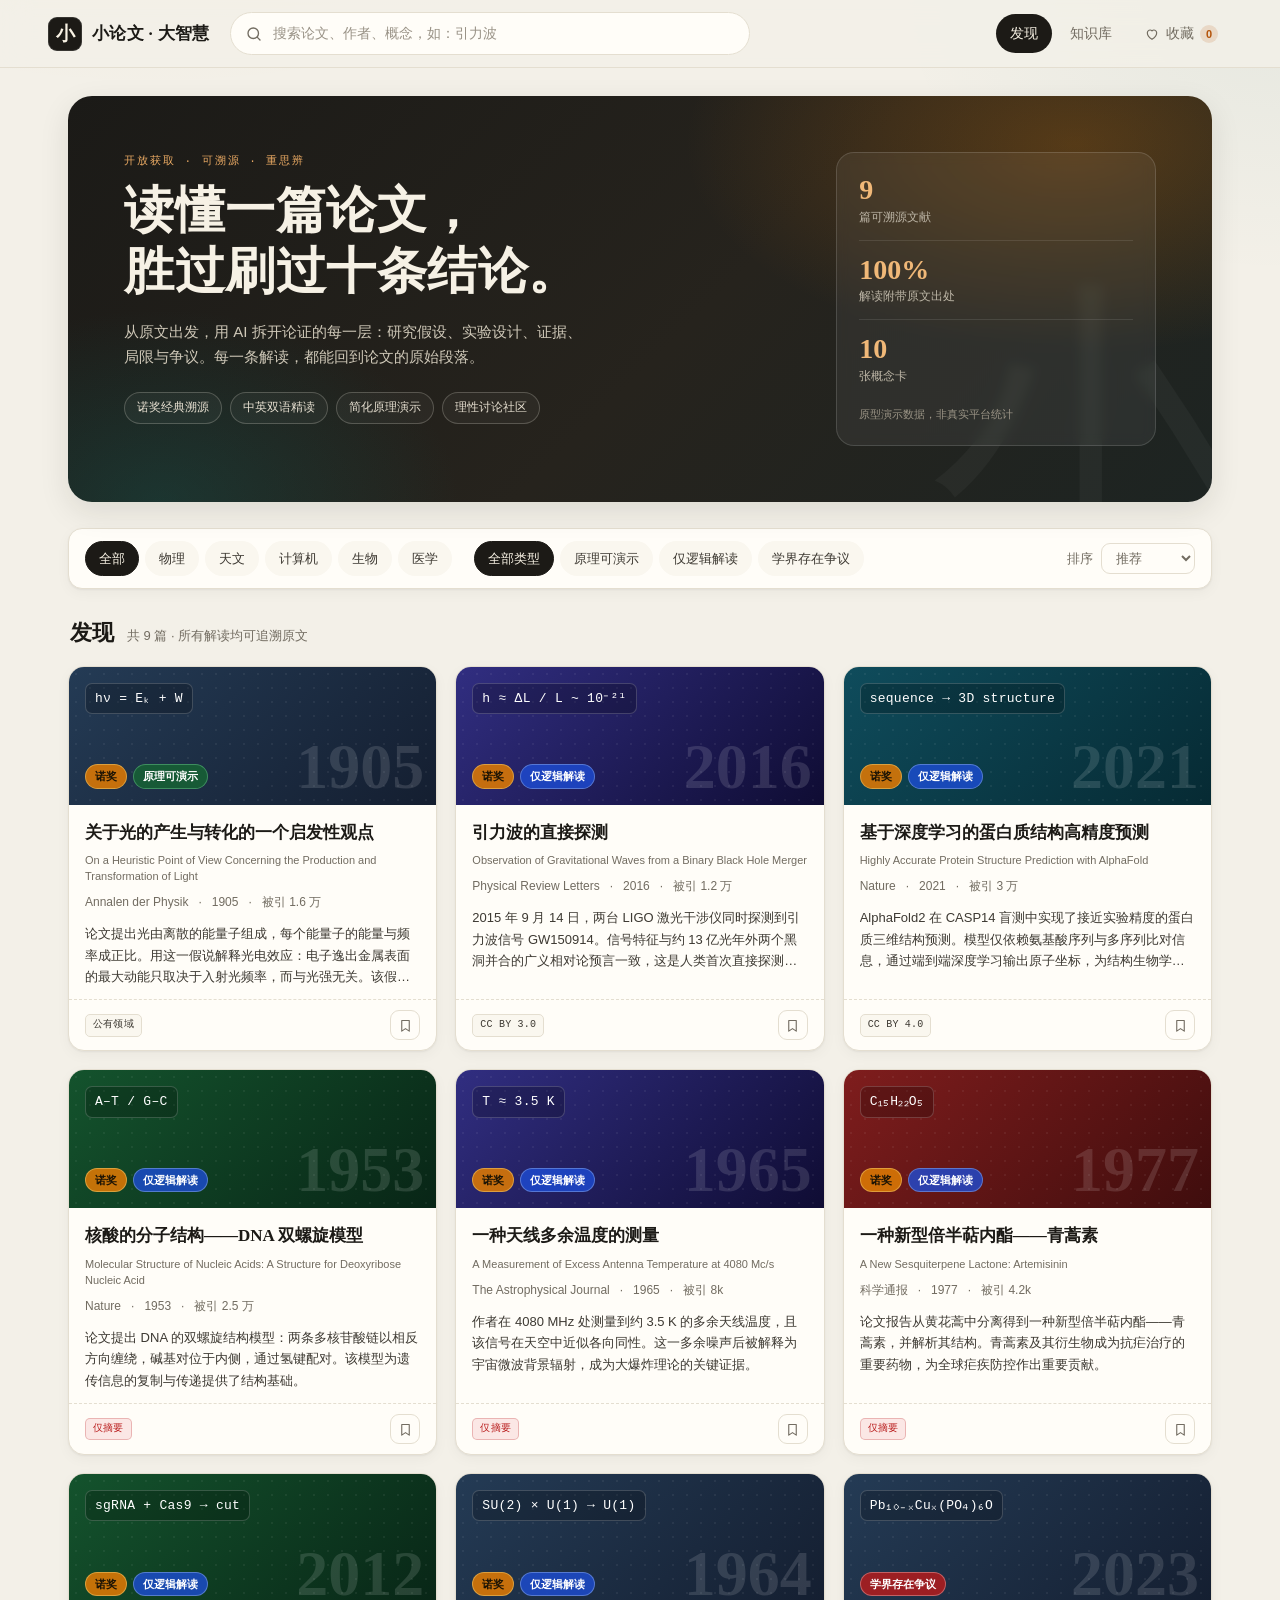
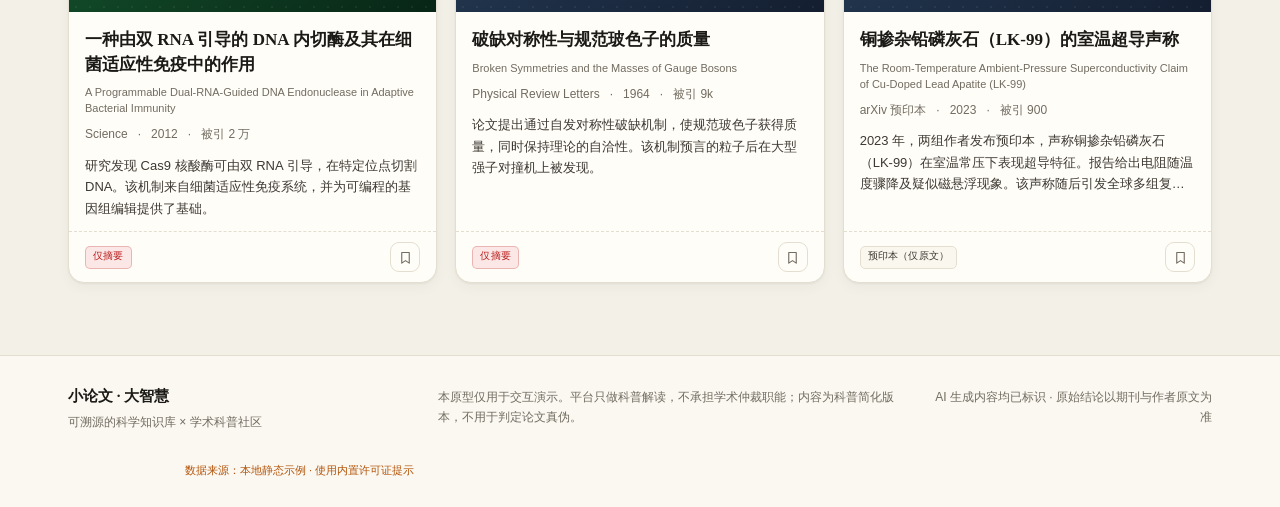
==== commit a89fb08c: "前端接入 API 并按许可证能力渲染 新增 /api/bootstrap 聚合接口；原型改为 API 优先、静态数据兜底；详情页展示全文翻译/音频/改编/再分发/商业使用能力；讨论区在 API 模式下" ====
--- a/prototype/index.html
+++ b/prototype/index.html
@@ -95,6 +95,7 @@
       </div>
       <p class="footer-note">本原型仅用于交互演示。平台只做科普解读，不承担学术仲裁职能；内容为科普简化版本，不用于判定论文真伪。</p>
       <p class="footer-ai">AI 生成内容均已标识 · 原始结论以期刊与作者原文为准</p>
+      <p class="footer-ai" id="dataSource">数据来源：本地静态示例 · 使用内置许可证提示</p>
     </div>
   </footer>
 
--- a/prototype/css/style.css
+++ b/prototype/css/style.css
@@ -399,6 +399,29 @@
 .notice strong { display: block; margin-bottom: 3px; }
 .notice svg { flex: 0 0 auto; width: 18px; height: 18px; margin-top: 2px; }
 
+.cap-grid { display: grid; grid-template-columns: repeat(2, minmax(0, 1fr)); gap: 10px; }
+.cap {
+  display: flex; gap: 10px; padding: 12px 14px;
+  border-radius: 10px; border: 1px solid var(--line); background: var(--surface-2);
+}
+.cap.is-ok { border-color: rgba(22, 101, 52, .2); background: var(--green-soft); }
+.cap.is-no { border-color: rgba(185, 28, 28, .18); background: var(--red-soft); }
+.cap-icon {
+  flex: 0 0 auto; display: grid; place-items: center;
+  width: 22px; height: 22px; border-radius: 50%;
+  background: #fff; font-size: 12px; font-weight: 700;
+}
+.cap.is-ok .cap-icon { color: var(--green); }
+.cap.is-no .cap-icon { color: var(--red); }
+.cap strong { font-size: 13px; }
+.cap p { margin: 2px 0 0; font-size: 11.5px; line-height: 1.5; color: var(--ink-2); }
+.cap-review {
+  display: inline-block; margin-top: 5px; padding: 1px 7px;
+  border-radius: 999px; background: var(--blue-soft); color: var(--blue);
+  font-size: 10px; font-weight: 600;
+}
+#dataSource { color: var(--accent); font-size: 11px; }
+
 .interp-list { display: grid; gap: 12px; counter-reset: interp; }
 .interp-item {
   position: relative; padding: 16px 18px 14px 20px;
@@ -554,6 +577,7 @@
   .sort { margin-left: 0; }
   .detail-panel { max-height: 96vh; border-radius: 16px; }
   .detail-actions .spacer { display: none; }
+  .cap-grid { grid-template-columns: 1fr; }
 }
 
 @media (prefers-reduced-motion: reduce) {
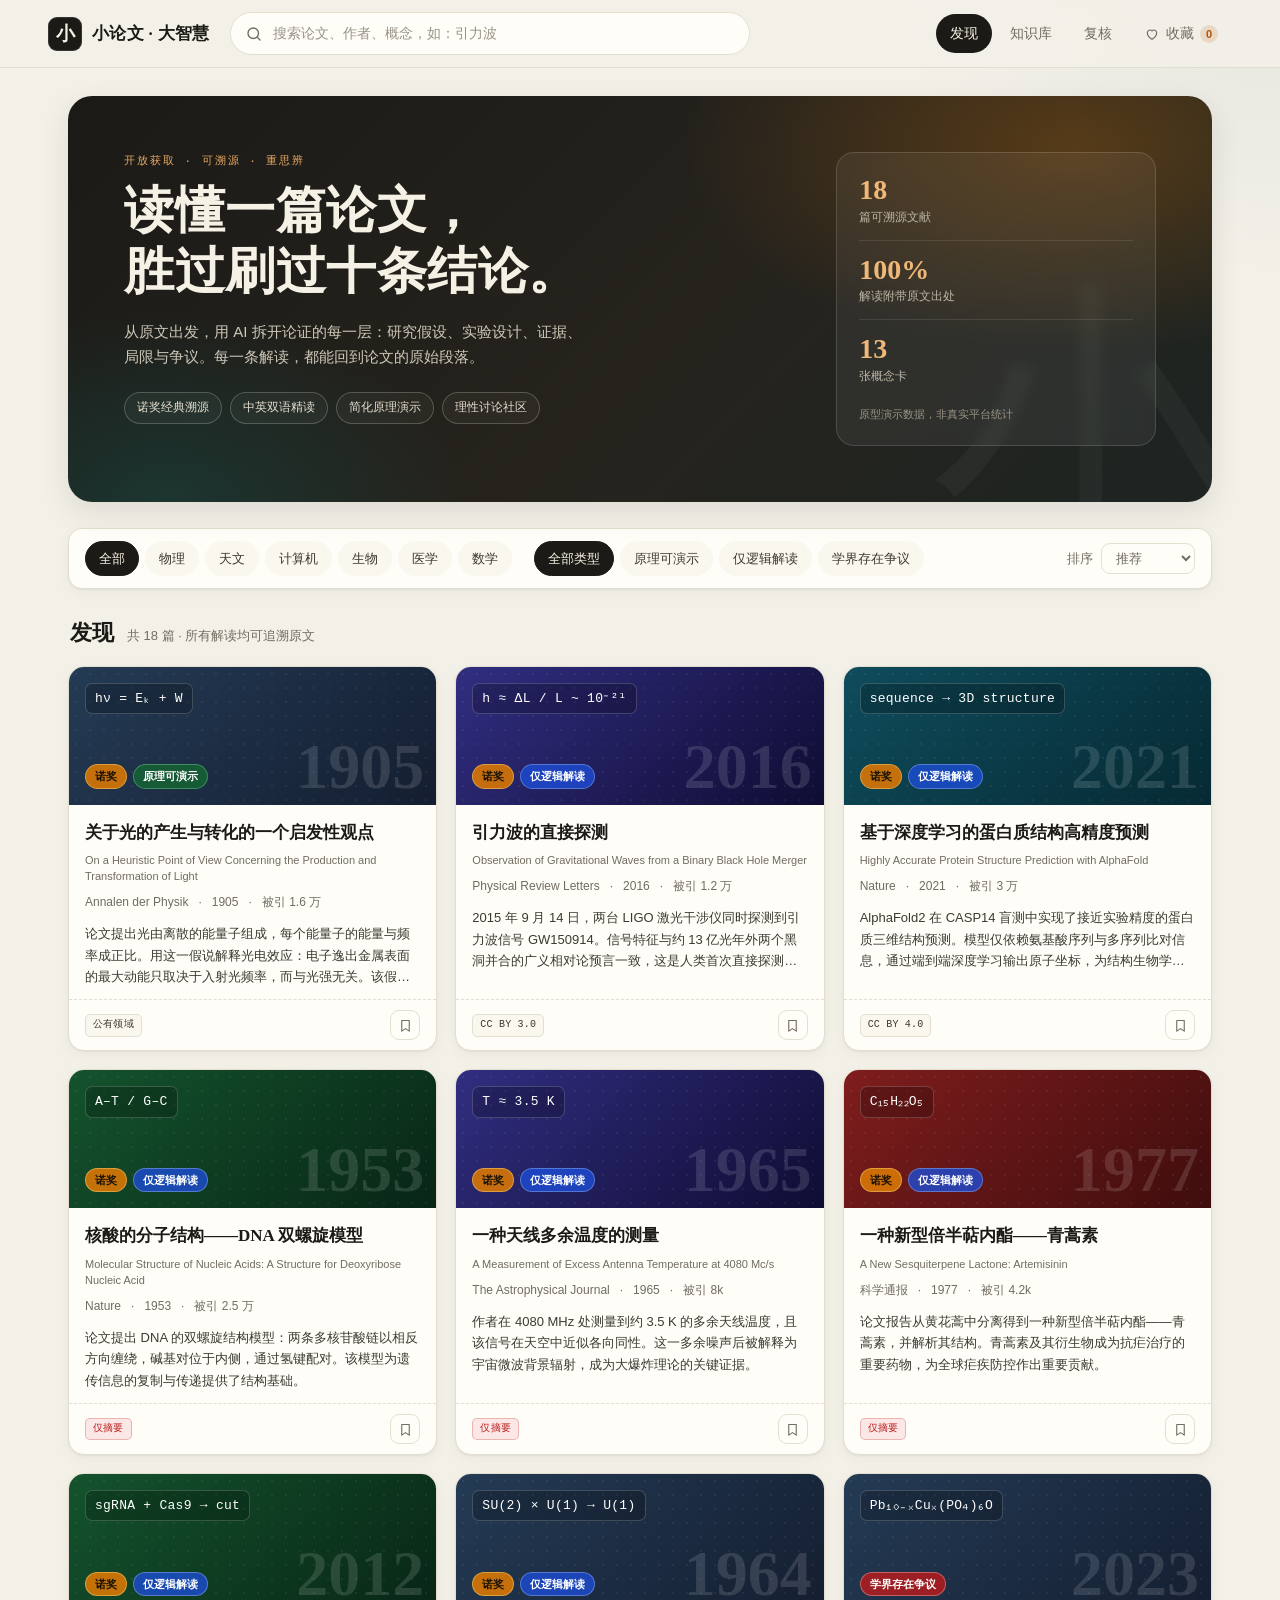
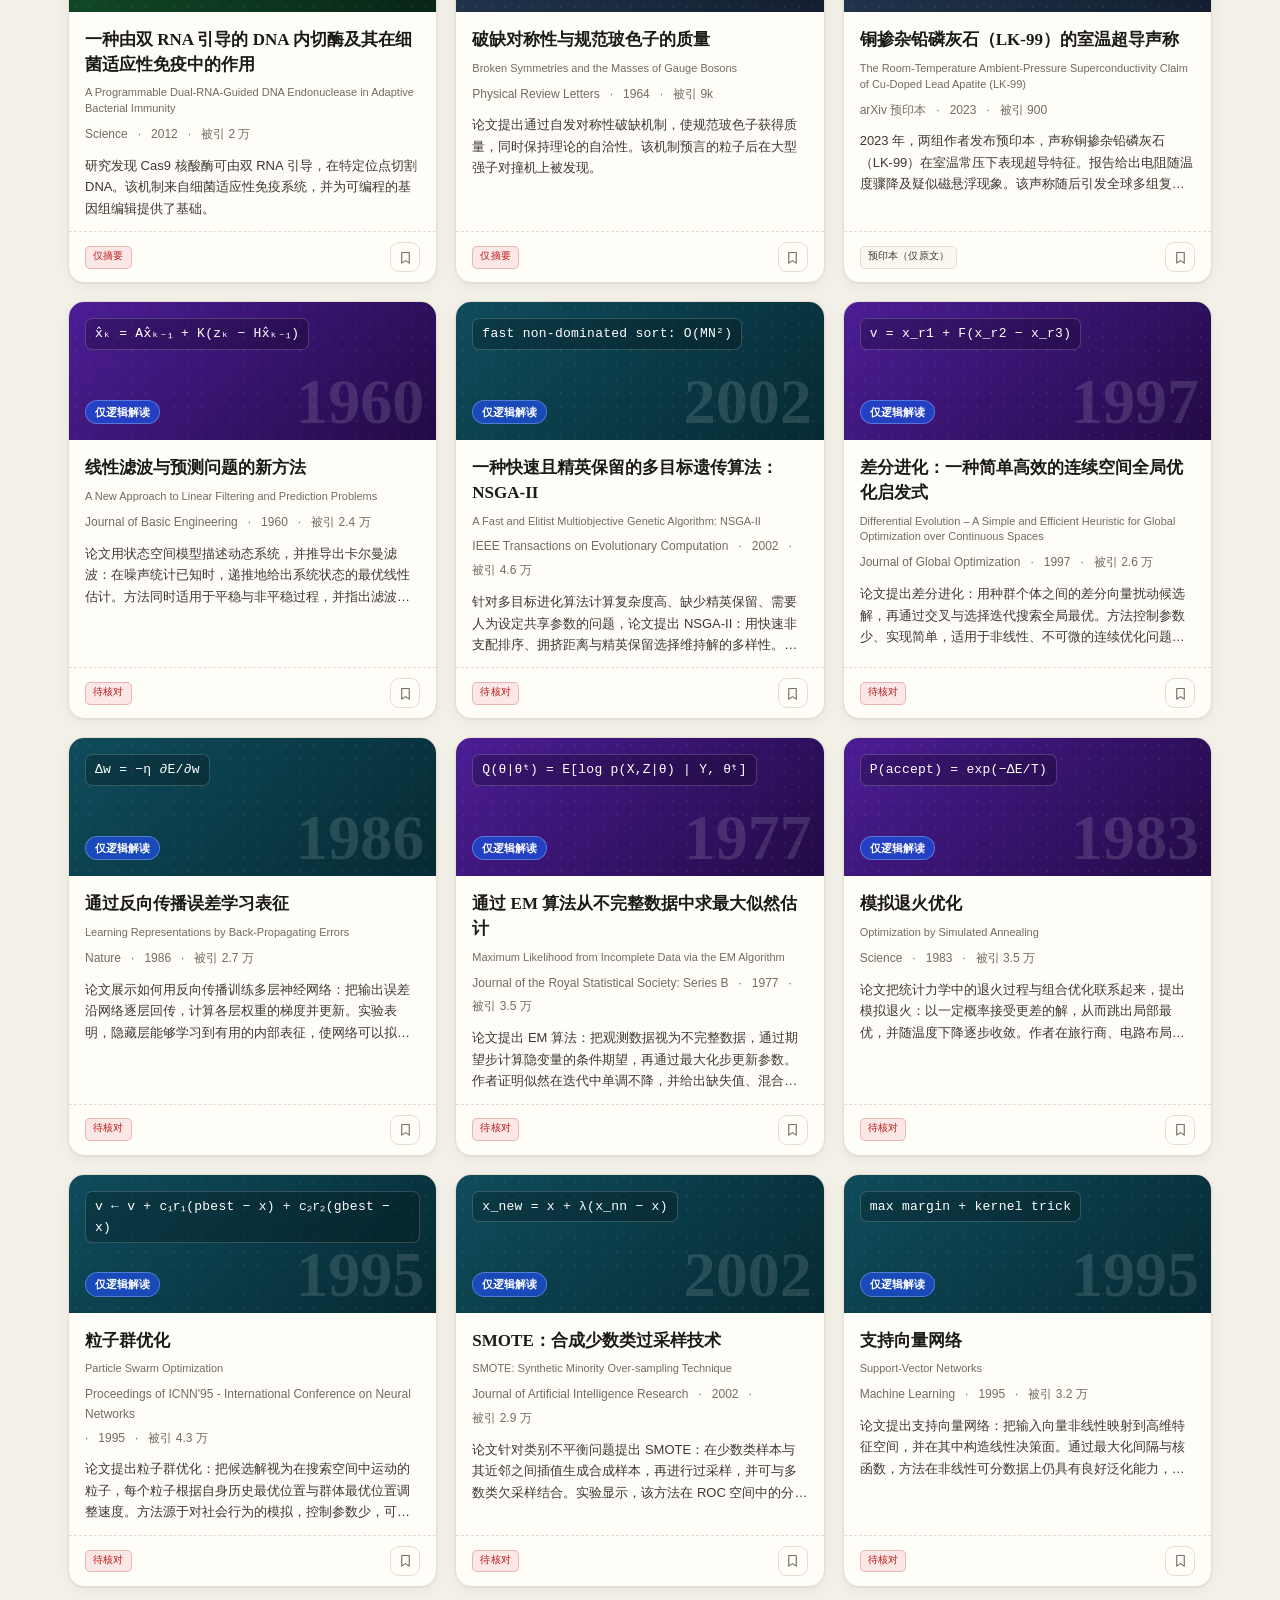
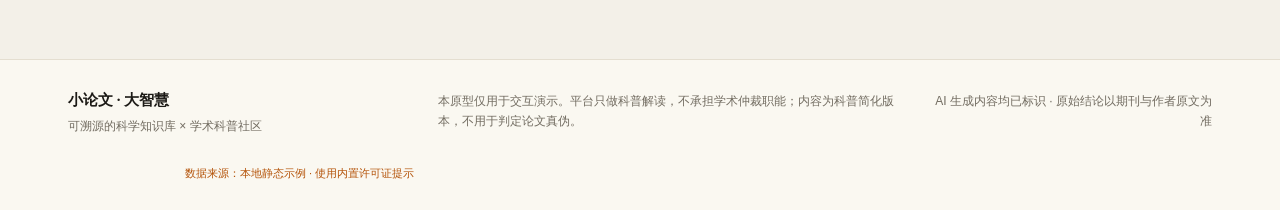
==== commit 0950971d: "新增许可证复核工作台 新增 review_log 与 papers 复核字段（自动迁移）；提供复核队列 API 与 POST 决定接口，更新许可证后立即重算 license.allowed；前端新增复" ====
--- a/prototype/index.html
+++ b/prototype/index.html
@@ -24,6 +24,7 @@
     <nav class="nav" aria-label="主导航">
       <button class="nav-btn is-active" data-view="discover">发现</button>
       <button class="nav-btn" data-view="knowledge">知识库</button>
+      <button class="nav-btn" data-view="review" id="reviewNav" hidden>复核</button>
       <button class="nav-btn fav-btn" id="favBtn" aria-pressed="false">
         <svg viewBox="0 0 24 24" aria-hidden="true"><path d="M12 20s-7-4.5-7-10a4 4 0 0 1 7-2.6A4 4 0 0 1 19 10c0 5.5-7 10-7 10Z"/></svg>
         收藏<span class="fav-count" id="favCount">0</span>
@@ -85,6 +86,18 @@
       <h2 class="sub-head">专题合集</h2>
       <div id="topicGrid" class="topic-grid"></div>
     </section>
+
+    <!-- 复核工作台（仅 API 模式） -->
+    <section id="reviewView" hidden>
+      <div class="section-head">
+        <p class="eyebrow">REVIEW QUEUE</p>
+        <h1>复核工作台</h1>
+        <p class="section-sub">集中处理许可证待核对、需法务复核与被拒绝的能力。更新许可证会立即重算可用能力，并记录复核日志。</p>
+      </div>
+      <div id="reviewSummary" class="review-summary"></div>
+      <div class="filter-group" id="reviewFilters" aria-label="复核筛选"></div>
+      <div id="reviewList" class="review-list" aria-live="polite"></div>
+    </section>
   </main>
 
   <footer class="footer">
--- a/prototype/css/style.css
+++ b/prototype/css/style.css
@@ -335,6 +335,50 @@
 .tone-blue { background: linear-gradient(135deg, #1e3a8a, #0b1736); }
 .tone-red { background: linear-gradient(135deg, #991b1b, #3f0b0b); }
 
+/* ---------- 复核工作台 ---------- */
+.review-summary { display: grid; grid-template-columns: repeat(5, minmax(0, 1fr)); gap: 12px; margin: 22px 0 16px; }
+.review-stat {
+  padding: 14px 16px; background: var(--surface); border: 1px solid var(--line);
+  border-radius: 12px; box-shadow: var(--shadow-sm);
+}
+.review-stat strong { display: block; font-family: var(--serif); font-size: 24px; line-height: 1.2; }
+.review-stat span { font-size: 11.5px; color: var(--muted); }
+.review-stat.is-warn strong { color: var(--red); }
+.review-stat.is-info strong { color: var(--blue); }
+.review-stat.is-ok strong { color: var(--green); }
+.review-list { display: grid; gap: 12px; margin-top: 16px; }
+.review-item {
+  padding: 16px 18px; background: var(--surface); border: 1px solid var(--line);
+  border-radius: 14px; box-shadow: var(--shadow-sm);
+}
+.review-head { display: flex; flex-wrap: wrap; align-items: baseline; gap: 8px; }
+.review-title { font-family: var(--serif); font-size: 16px; font-weight: 700; }
+.review-meta { font-size: 11.5px; color: var(--muted); }
+.review-flags { display: flex; flex-wrap: wrap; gap: 6px; margin: 8px 0; }
+.flag { padding: 2px 8px; border-radius: 999px; font-size: 10px; font-weight: 600; }
+.flag-warn { background: var(--red-soft); color: var(--red); }
+.flag-info { background: var(--blue-soft); color: var(--blue); }
+.flag-ok { background: var(--green-soft); color: var(--green); }
+.flag-muted { background: var(--surface-2); color: var(--muted); border: 1px solid var(--line); }
+.review-reasons { margin: 8px 0 0; font-size: 11.5px; color: var(--muted); line-height: 1.7; }
+.review-actions { display: flex; flex-wrap: wrap; gap: 8px; align-items: center; margin-top: 12px; }
+.review-actions select, .review-actions input {
+  padding: 7px 10px; border: 1px solid var(--line); border-radius: 9px;
+  background: #fff; font-size: 12px;
+}
+.review-actions input { min-width: 180px; flex: 1 1 180px; }
+.review-empty {
+  padding: 40px; text-align: center; color: var(--muted);
+  border: 1px dashed var(--line-strong); border-radius: 14px;
+}
+
+@media (max-width: 820px) {
+  .review-summary { grid-template-columns: repeat(2, minmax(0, 1fr)); }
+}
+@media (max-width: 620px) {
+  .review-summary { grid-template-columns: 1fr; }
+}
+
 /* ---------- 详情 ---------- */
 .overlay {
   position: fixed; inset: 0; z-index: 60;
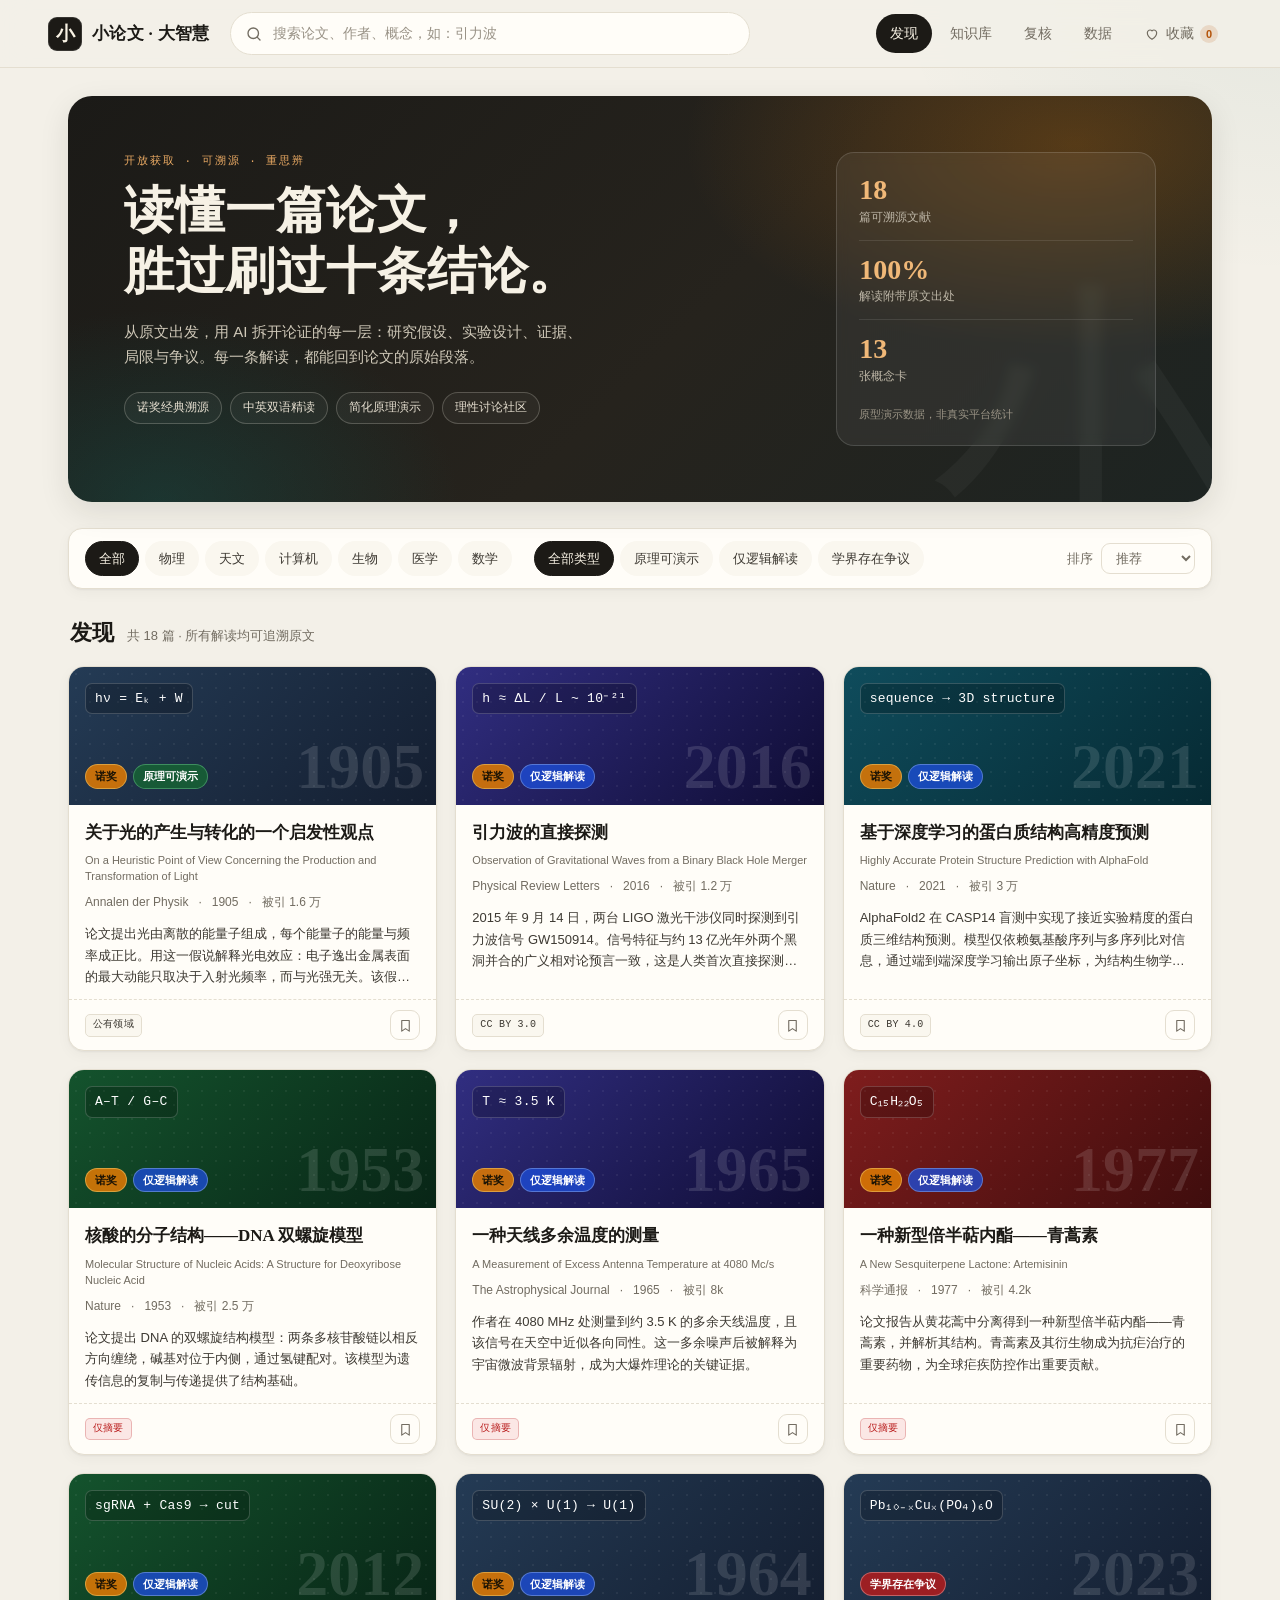
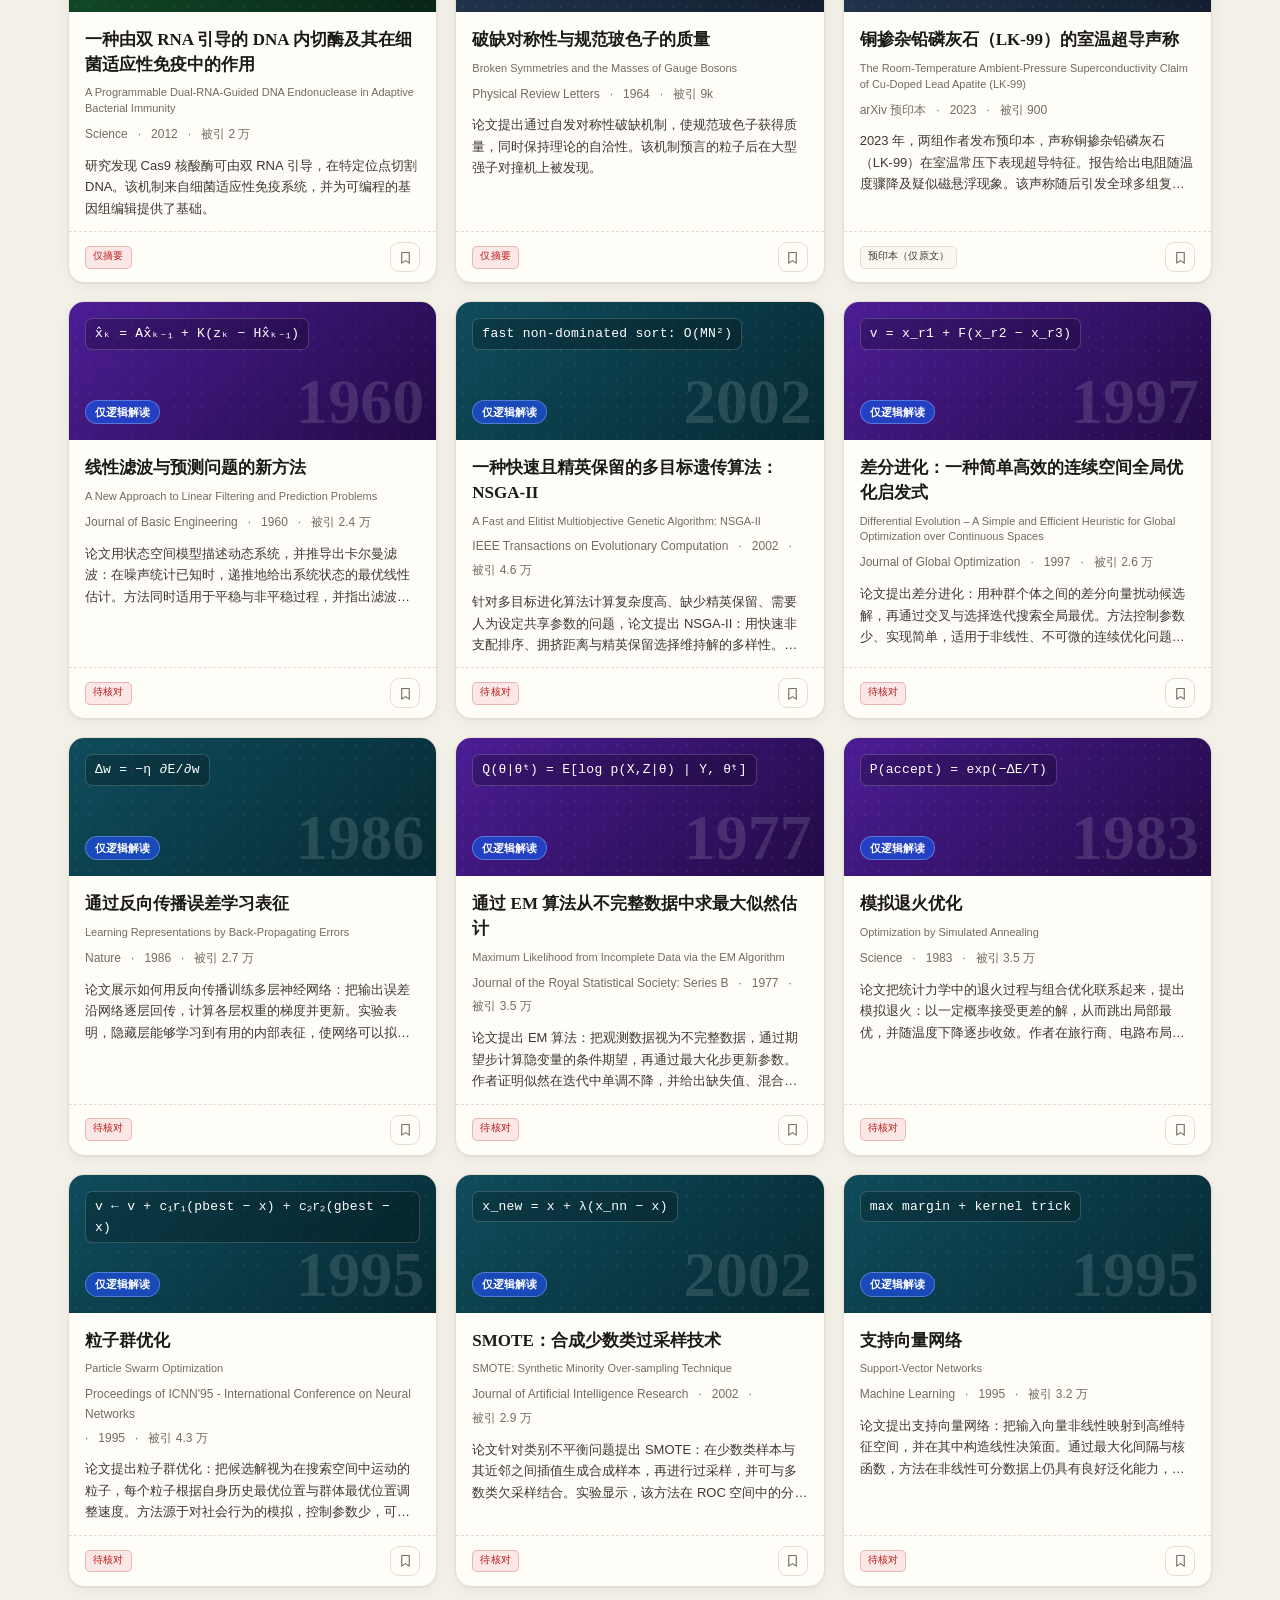
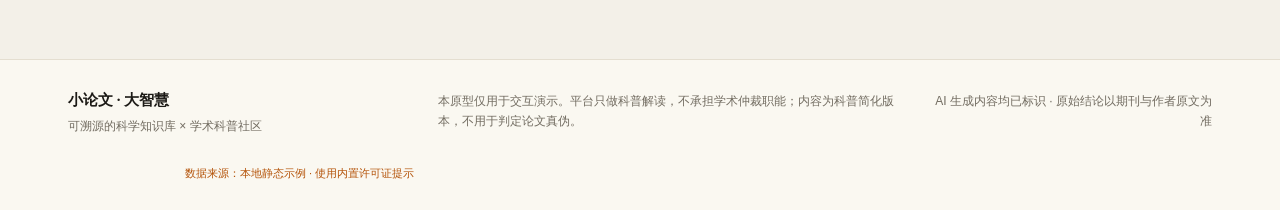
==== commit 80e0a71f: "新增匿名事件埋点与北极星指标看板 新增 events 表与事件 API；前端记录打开、读完、展开证据、溯源点击、收藏、评论；新增 /api/metrics/overview 计算周读到达标、转化漏斗与" ====
--- a/prototype/index.html
+++ b/prototype/index.html
@@ -25,6 +25,7 @@
       <button class="nav-btn is-active" data-view="discover">发现</button>
       <button class="nav-btn" data-view="knowledge">知识库</button>
       <button class="nav-btn" data-view="review" id="reviewNav" hidden>复核</button>
+      <button class="nav-btn" data-view="metrics" id="metricsNav" hidden>数据</button>
       <button class="nav-btn fav-btn" id="favBtn" aria-pressed="false">
         <svg viewBox="0 0 24 24" aria-hidden="true"><path d="M12 20s-7-4.5-7-10a4 4 0 0 1 7-2.6A4 4 0 0 1 19 10c0 5.5-7 10-7 10Z"/></svg>
         收藏<span class="fav-count" id="favCount">0</span>
@@ -94,9 +95,33 @@
         <h1>复核工作台</h1>
         <p class="section-sub">集中处理许可证待核对、需法务复核与被拒绝的能力。更新许可证会立即重算可用能力，并记录复核日志。</p>
       </div>
+      <div class="review-auth">
+        <label for="reviewToken">复核令牌</label>
+        <input id="reviewToken" type="password" placeholder="未启用保护时可留空" autocomplete="off">
+        <button class="btn" id="reviewTokenSave" type="button">保存令牌</button>
+        <span id="reviewAuthNote" class="form-note">令牌仅保存在当前标签页</span>
+      </div>
       <div id="reviewSummary" class="review-summary"></div>
-      <div class="filter-group" id="reviewFilters" aria-label="复核筛选"></div>
+      <div class="review-toolbar">
+        <div class="filter-group" id="reviewFilters" aria-label="复核筛选"></div>
+        <button class="btn" id="reviewExport" type="button">导出 CSV</button>
+      </div>
       <div id="reviewList" class="review-list" aria-live="polite"></div>
+    </section>
+
+    <!-- 指标看板（仅 API 模式） -->
+    <section id="metricsView" hidden>
+      <div class="section-head">
+        <p class="eyebrow">METRICS</p>
+        <h1>指标看板</h1>
+        <p class="section-sub">匿名事件只记录在本机 SQLite。北极星：同一周内读完一篇、展开至少一个证据段落、并产生一次互动。</p>
+        <button class="btn" id="metricsRefresh" type="button">刷新</button>
+      </div>
+      <div id="metricsSummary" class="review-summary"></div>
+      <h2 class="sub-head">转化漏斗</h2>
+      <div id="metricsFunnel" class="metrics-funnel"></div>
+      <h2 class="sub-head">周读到达标</h2>
+      <div id="metricsWeekly" class="metrics-table"></div>
     </section>
   </main>
 
--- a/prototype/css/style.css
+++ b/prototype/css/style.css
@@ -346,6 +346,18 @@
 .review-stat.is-warn strong { color: var(--red); }
 .review-stat.is-info strong { color: var(--blue); }
 .review-stat.is-ok strong { color: var(--green); }
+.review-auth {
+  display: flex; flex-wrap: wrap; align-items: center; gap: 8px;
+  margin: 16px 0 0; padding: 10px 14px;
+  border: 1px dashed var(--line-strong); border-radius: 10px;
+  background: rgba(255, 253, 248, .6); font-size: 12px; color: var(--muted);
+}
+.review-auth input {
+  padding: 6px 10px; border: 1px solid var(--line); border-radius: 8px;
+  background: #fff; font-size: 12px; min-width: 200px;
+}
+.review-toolbar { display: flex; flex-wrap: wrap; align-items: center; gap: 10px; }
+.review-toolbar .btn { margin-left: auto; }
 .review-list { display: grid; gap: 12px; margin-top: 16px; }
 .review-item {
   padding: 16px 18px; background: var(--surface); border: 1px solid var(--line);
@@ -361,6 +373,31 @@
 .flag-ok { background: var(--green-soft); color: var(--green); }
 .flag-muted { background: var(--surface-2); color: var(--muted); border: 1px solid var(--line); }
 .review-reasons { margin: 8px 0 0; font-size: 11.5px; color: var(--muted); line-height: 1.7; }
+.review-history { margin-top: 10px; font-size: 11.5px; color: var(--muted); }
+.review-history summary { cursor: pointer; color: var(--accent); }
+.review-history ul { margin: 8px 0 0; padding-left: 18px; line-height: 1.7; }
+
+/* 指标看板 */
+#metricsRefresh { margin-top: 10px; }
+.metrics-funnel { display: grid; gap: 10px; }
+.metrics-row {
+  display: grid; grid-template-columns: 160px 1fr 64px; gap: 12px;
+  align-items: center; font-size: 13px;
+}
+.metrics-row .metrics-label { color: var(--ink-2); }
+.metrics-row .metrics-value { text-align: right; font-family: var(--mono); font-size: 12px; color: var(--muted); }
+.metrics-bar { height: 10px; border-radius: 999px; background: var(--surface-2); overflow: hidden; border: 1px solid var(--line); }
+.metrics-bar span { display: block; height: 100%; background: linear-gradient(90deg, var(--accent-2), var(--accent)); border-radius: 999px; }
+.metrics-table { overflow-x: auto; border: 1px solid var(--line); border-radius: 12px; }
+.metrics-table table { width: 100%; border-collapse: collapse; font-size: 13px; background: var(--surface); }
+.metrics-table th, .metrics-table td { padding: 10px 14px; border-bottom: 1px solid var(--line); text-align: left; }
+.metrics-table th { background: var(--surface-2); color: var(--muted); font-weight: 600; font-size: 11.5px; }
+.metrics-table tr:last-child td { border-bottom: 0; }
+.metrics-empty { padding: 32px; text-align: center; color: var(--muted); font-size: 13px; }
+
+@media (max-width: 620px) {
+  .metrics-row { grid-template-columns: 110px 1fr 48px; }
+}
 .review-actions { display: flex; flex-wrap: wrap; gap: 8px; align-items: center; margin-top: 12px; }
 .review-actions select, .review-actions input {
   padding: 7px 10px; border: 1px solid var(--line); border-radius: 9px;
